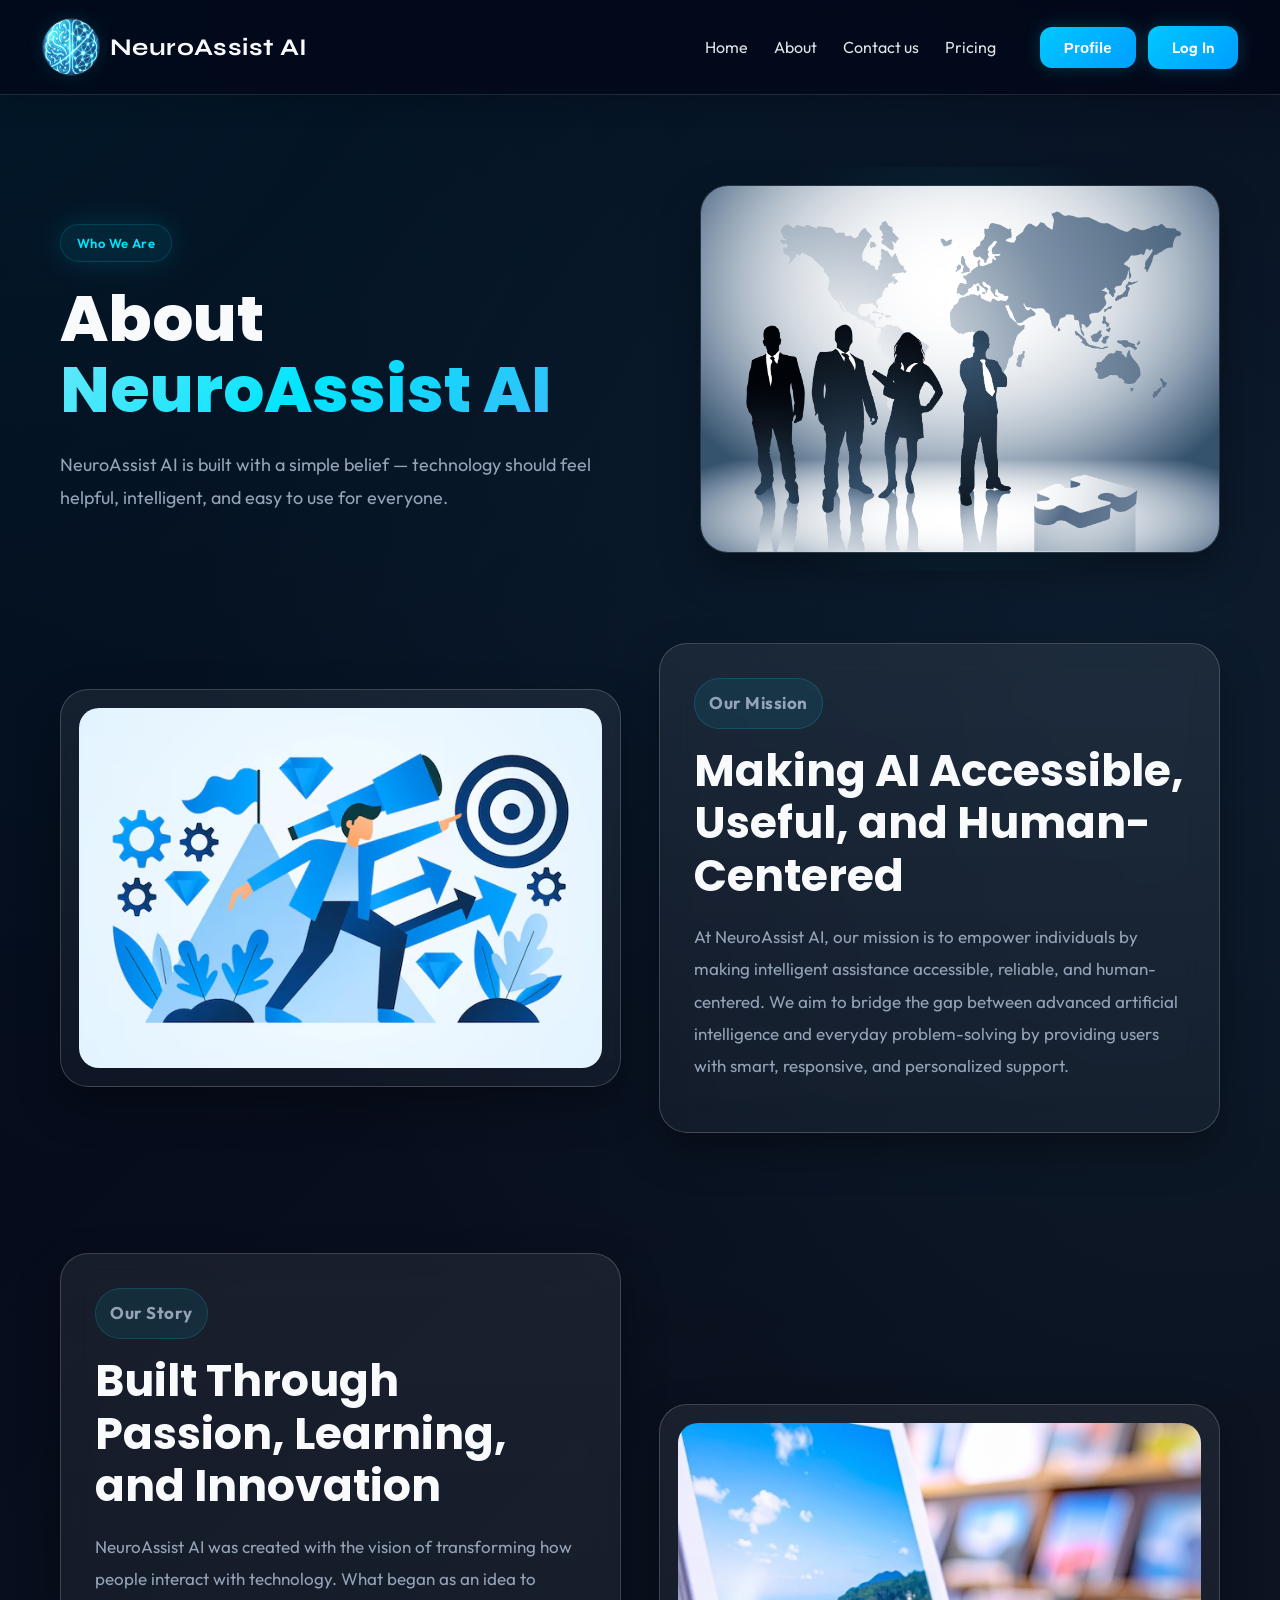
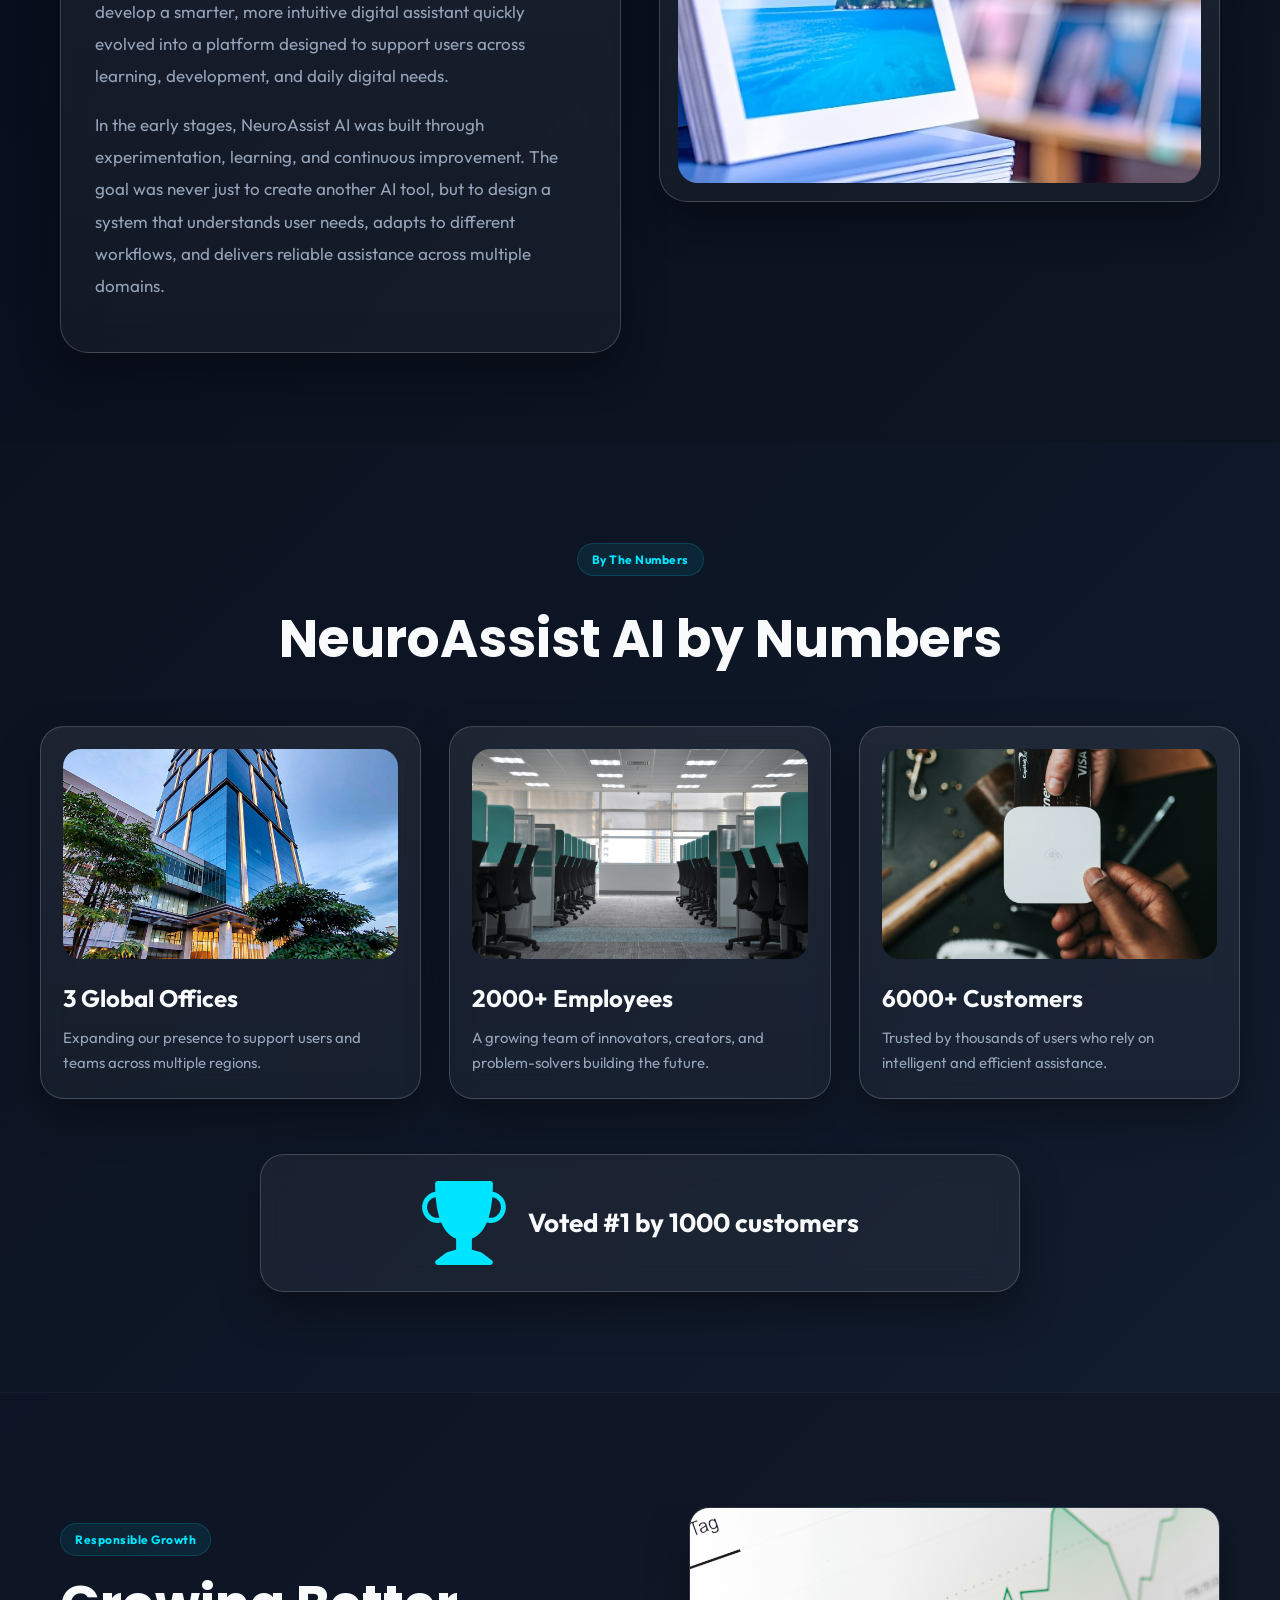
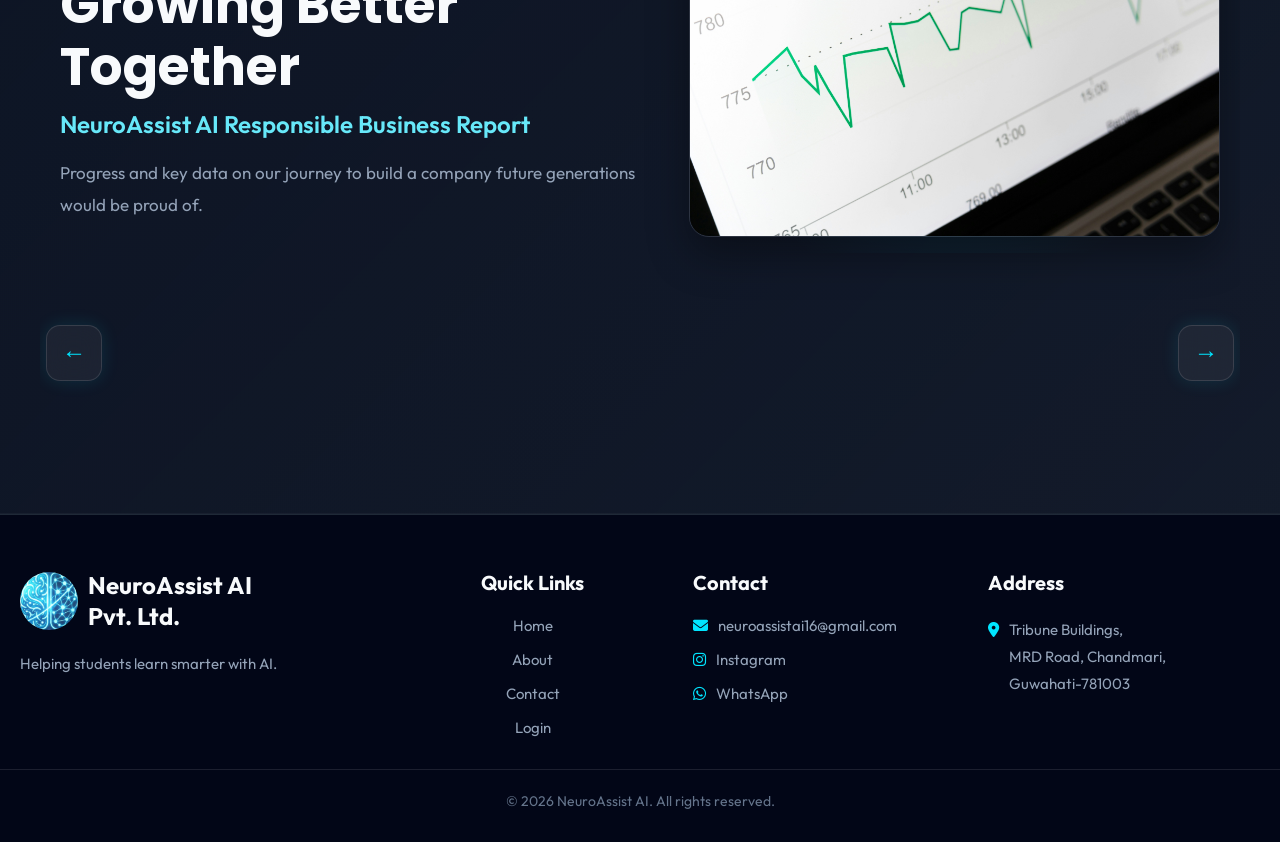
==== AboutUs.html @ 5f3fb358 "Deploy NeuroAssist AI" ====
<!DOCTYPE html>
<html lang="en">
<head>
  <meta charset="UTF-8" />
  <meta name="viewport" content="width=device-width, initial-scale=1.0" />
  <title>About Us - NeuroAssist AI</title>

  <link rel="preconnect" href="https://fonts.googleapis.com">
  <link rel="preconnect" href="https://fonts.gstatic.com" crossorigin>
  <link href="https://fonts.googleapis.com/css2?family=Inter:wght@400;500;600;700;800&family=Poppins:wght@500;600;700;800&display=swap" rel="stylesheet">

  <link rel="stylesheet" href="https://cdnjs.cloudflare.com/ajax/libs/font-awesome/6.5.1/css/all.min.css">
  <link rel="stylesheet" href="AboutUs.css" />
</head>
<body>

  <div class="container">
    <div class="logo-section">
      <a href="./Homepage.html" class="anchor">
      <img src="./Images/Homepage/Logo.png" class="logo" />
      <h2 class="head">NeuroAssist AI</h2>
      </a>
    </div>

    <nav class="nav">
      <a href="./Homepage.html" class="dragon">Home</a>
      <a href="./AboutUs.html" class="dragon">About</a>
      <a href="./ContactUs.html" class="dragon">Contact us</a>
      <a href="./Pricing.html" class="dragon">Pricing</a>

      <div class="btns">
        <button id="openProfile" class="btn login">Profile</button>
        <a href="./Login.html" class="btn login">Log In</a>
      </div>
    </nav>
  </div>

  <section class="about-hero">
    <div class="hero-content">
      <p class="hero-badge">Who We Are</p>
      <h1 class="hero-title">About <span>NeuroAssist AI</span></h1>
      <p class="hero-text">
        NeuroAssist AI is built with a simple belief — technology should feel helpful,
        intelligent, and easy to use for everyone.
      </p>
    </div>

    <div class="hero-image-wrap">
      <img src="./Images/About_us/About_us_main.png" class="hero-image" alt="About NeuroAssist AI">
    </div>
  </section>

  <section class="split-section mission-section">
    <div class="split-image-card">
      <img src="./Images/About_us/Our_mission.avif" class="split-image" alt="Our Mission">
    </div>

    <div class="split-text-card">
      <p class="section-tag">Our Mission</p>
      <h2>Making AI Accessible, Useful, and Human-Centered</h2>
      <p>
        At NeuroAssist AI, our mission is to empower individuals by making intelligent
        assistance accessible, reliable, and human-centered. We aim to bridge the gap
        between advanced artificial intelligence and everyday problem-solving by providing
        users with smart, responsive, and personalized support.
      </p>
    </div>
  </section>

  <section class="split-section story-section reverse">
    <div class="split-text-card">
      <p class="section-tag">Our Story</p>
      <h2>Built Through Passion, Learning, and Innovation</h2>
      <p>
        NeuroAssist AI was created with the vision of transforming how people interact
        with technology. What began as an idea to develop a smarter, more intuitive
        digital assistant quickly evolved into a platform designed to support users
        across learning, development, and daily digital needs.
      </p>
      <p>
        In the early stages, NeuroAssist AI was built through experimentation, learning,
        and continuous improvement. The goal was never just to create another AI tool,
        but to design a system that understands user needs, adapts to different
        workflows, and delivers reliable assistance across multiple domains.
      </p>
    </div>

    <div class="split-image-card">
      <img src="./Images/About_us/Our_story.jpg" class="split-image" alt="Our Story">
    </div>
  </section>

  <section class="numbers-section">
    <div class="section-heading">
      <p class="section-tag">By The Numbers</p>
      <h2>NeuroAssist AI by Numbers</h2>
    </div>

    <div class="numbers-grid">
      <div class="stat-card">
        <img src="./Images/About_us/Global_office.jpg" class="stat-image" alt="Global Offices">
        <h3>3 Global Offices</h3>
        <p>Expanding our presence to support users and teams across multiple regions.</p>
      </div>

      <div class="stat-card">
        <img src="./Images/About_us/employees.jpg" class="stat-image" alt="Employees">
        <h3>2000+ Employees</h3>
        <p>A growing team of innovators, creators, and problem-solvers building the future.</p>
      </div>

      <div class="stat-card">
        <img src="./Images/About_us/Customers.jpg" class="stat-image" alt="Customers">
        <h3>6000+ Customers</h3>
        <p>Trusted by thousands of users who rely on intelligent and efficient assistance.</p>
      </div>
    </div>

    <div class="award-card">
      <div class="award-icon">
        <svg xmlns="http://www.w3.org/2000/svg" width="84" height="84" fill="currentColor" viewBox="0 0 16 16">
          <path d="M2.5.5A.5.5 0 0 1 3 0h10a.5.5 0 0 1 .5.5q0 .807-.034 1.536a3 3 0 1 1-1.133 5.89c-.79 1.865-1.878 2.777-2.833 3.011v2.173l1.425.356c.194.048.377.135.537.255L13.3 15.1a.5.5 0 0 1-.3.9H3a.5.5 0 0 1-.3-.9l1.838-1.379c.16-.12.343-.207.537-.255L6.5 13.11v-2.173c-.955-.234-2.043-1.146-2.833-3.012a3 3 0 1 1-1.132-5.89A33 33 0 0 1 2.5.5m.099 2.54a2 2 0 0 0 .72 3.935c-.333-1.05-.588-2.346-.72-3.935m10.083 3.935a2 2 0 0 0 .72-3.935c-.133 1.59-.388 2.885-.72 3.935"/>
        </svg>
      </div>
      <h3>Voted #1 by 1000 customers</h3>
    </div>
  </section>

  <!-- FEATURE SLIDER SECTION -->
  <section class="feature-slider-section alt-bg">
    <div class="slider-wrapper">

      <div class="feature-slide panel-show" id="growth">
        <div class="feature-content">
          <p class="section-tag">Responsible Growth</p>
          <h2>Growing Better Together</h2>
          <h3>NeuroAssist AI Responsible Business Report</h3>
          <p>
            Progress and key data on our journey to build a company future generations
            would be proud of.
          </p>
        </div>

        <div class="feature-image-wrap">
          <img src="./Images/About_us/Responsible_growth.jpg" class="feature-image" alt="Responsible Growth">
        </div>
      </div>

      <div class="feature-slide panel-hidden" id="careers">
        <div class="feature-content">
          <p class="section-tag">Careers</p>
          <h2>Grow Better With Us</h2>
          <h3>Careers at NeuroAssist AI</h3>
          <p>
            If you’re looking to advance your career while making a real impact by helping
            organizations worldwide succeed, this is the perfect place for you. Team members
            have the flexibility to work from global office locations, operate fully remotely,
            or combine both options in a hybrid setup.
          </p>
        </div>

        <div class="feature-image-wrap">
          <img src="./Images/About_us/Careers.jpg" class="feature-image" alt="Careers">
        </div>
      </div>

      <div class="lux">
        <div class="luci">
          <button class="amen" onclick="showLeft()">←</button>
        </div>

        <div class="luci">
          <button class="amen" onclick="showRight()">→</button>
        </div>
      </div>

    </div>
  </section>

  <footer class="footer">
    <div class="footer-container">

      <div class="footer-col">
        <div class="footer-brand">
          <div class="footer-brand-top">
            <a href="./Homepage.html" class="anchor">
            <img src="./Images/Homepage/Logo.png" class="neuro" alt="NeuroAssist AI Logo">
            <h2 class="footer-logo">NeuroAssist AI <br> Pvt. Ltd.</h2>
            </a>
          </div>
          <p class="footer-text">Helping students learn smarter with AI.</p>
        </div>
      </div>

      <div class="footer-col">
        <div class="footer-group">
          <h2>Quick Links</h2>
          <a class="link" href="./Homepage.html">Home</a>
          <a class="link" href="./AboutUs.html">About</a>
          <a class="link" href="./ContactUs.html">Contact</a>
          <a class="link" href="./Login.html">Login</a>
        </div>
      </div>

      <div class="footer-col">
        <div class="footer-group">
          <h2>Contact</h2>

          <a class="connect" href="mailto:neuroassistai16@gmail.com">
            <i class="fa-solid fa-envelope"></i>
            neuroassistai16@gmail.com
          </a>

          <a class="connect" href="https://www.instagram.com/" target="_blank">
            <i class="fa-brands fa-instagram"></i>
            Instagram
          </a>

          <a class="connect" href="https://wa.me/91XXXXXXXXXX" target="_blank">
            <i class="fa-brands fa-whatsapp"></i>
            WhatsApp
          </a>
        </div>
      </div>

      <div class="footer-col">
        <div class="footer-group">
          <h2>Address</h2>
          <p class="footer-text address-text">
            <i class="fa-solid fa-location-dot"></i>
            Tribune Buildings,<br>
            MRD Road, Chandmari,<br>
            Guwahati-781003
          </p>
        </div>
      </div>

    </div>

    <div class="line"></div>
    <p class="footer-copy">© 2026 NeuroAssist AI. All rights reserved.</p>
  </footer>

    <div id="profileContainer" class="profile-hidden">

  <div class="big">
  

    <div class="profile">
      <img src="./Images/Homepage/Mehtaj.jpeg" class="pro"/>
      <h1 class="name">Mehtaj Alam</h1>
      <p class="username">@mehtajalam5</p>
      <p class="bio">Passionate web developer building something incredible.</p>
    </div>

    <div class="info">
      <p>email:mehtajalam5@gmail.com</p>
      <p>Location: india</p>
    </div>

    <button class="btn">Edit profile</button>

  </div>

</div>

<script>
const btn = document.getElementById("openProfile");
const profile = document.getElementById("profileContainer");

btn.addEventListener("click", () => {
  profile.classList.toggle("profile-show");
  profile.classList.toggle("profile-hidden");
});
</script>

  <script>
    const growth = document.getElementById("growth");
    const careers = document.getElementById("careers");

    function showLeft() {
      growth.classList.add("panel-show");
      growth.classList.remove("panel-hidden");

      careers.classList.add("panel-hidden");
      careers.classList.remove("panel-show");
    }

    function showRight() {
      careers.classList.add("panel-show");
      careers.classList.remove("panel-hidden");

      growth.classList.add("panel-hidden");
      growth.classList.remove("panel-show");
    }
  </script>

</body>
</html>
---- AboutUs.css ----
@import url('https://fonts.googleapis.com/css2?family=Syne:wght@700;800&family=Outfit:wght@300;400;500;600&display=swap');

:root {
    --bg-primary: #020617;
    --bg-secondary: #0b1220;
    --bg-tertiary: #111827;
    --surface: rgba(255, 255, 255, 0.06);
    --surface-strong: rgba(255, 255, 255, 0.08);
    --surface-border: rgba(255, 255, 255, 0.12);
    --text-primary: #f8fafc;
    --text-secondary: #cbd5e1;
    --text-muted: #94a3b8;
    --accent: #00e5ff;
    --accent-2: #38bdf8;
    --accent-strong: #67e8f9;
    --accent-glow: rgba(0, 229, 255, 0.22);
    --shadow-soft: 0 10px 30px rgba(0, 0, 0, 0.28);
    --shadow-glow: 0 0 30px rgba(0, 229, 255, 0.14);
    --shadow-lg: 0 18px 40px rgba(0, 0, 0, 0.35);
    --border: rgba(255, 255, 255, 0.12);
    --border-strong: rgba(255, 255, 255, 0.18);
    --radius-lg: 18px;
    --radius-xl: 24px;
    --radius-pill: 999px;
}

* {
    margin: 0;
    padding: 0;
    box-sizing: border-box;
}

html {
    scroll-behavior: smooth;
    background: var(--bg-primary);
}

body {
    min-height: 100vh;
    font-family: "Outfit", sans-serif;
    color: var(--text-primary);
    background:
        radial-gradient(circle at top left, rgba(0, 229, 255, 0.08), transparent 28%),
        radial-gradient(circle at 85% 15%, rgba(56, 189, 248, 0.08), transparent 25%),
        linear-gradient(135deg, #020617 0%, #0b1220 45%, #111827 100%);
    overscroll-behavior: none;
}



.container {
    position: sticky;
    top: 0;
    z-index: 1000;
    display: flex;
    align-items: center;
    justify-content: space-between;
    padding: 18px 42px;
    background: rgba(2, 6, 23, 0.72);
    backdrop-filter: blur(16px);
    -webkit-backdrop-filter: blur(16px);
    border-bottom: 1px solid var(--surface-border);
    box-shadow: 0 8px 24px rgba(0, 0, 0, 0.18);
}

.logo-section {
    display: flex;
    align-items: center;
    gap: 14px;
}

.logo {
    height: 58px;
    width: 58px;
    border-radius: 50%;
    border: 1px solid rgba(255, 255, 255, 0.15);
    box-shadow: 0 0 18px rgba(0, 229, 255, 0.12);
}

.head {
    font-family: "Syne", sans-serif;
    color: var(--text-primary);
    font-size: 24px;
    letter-spacing: 0.4px;
}

.nav {
    display: flex;
    align-items: center;
    gap: 26px;
}

.nav a {
    position: relative;
    text-decoration: none;
    color: rgba(248, 250, 252, 0.9);
    font-size: 16px;
    font-weight: 400;
    transition: 0.3s ease;
}

.nav a::after {
    content: "";
    position: absolute;
    left: 0;
    bottom: -7px;
    width: 0;
    height: 2px;
    border-radius: 10px;
    background: linear-gradient(90deg, transparent, var(--accent), transparent);
    transition: width 0.3s ease;
}

.nav a:hover {
    color: var(--accent);
}

.nav a:hover::after {
    width: 100%;
}

.nav .btn::after {
    display: none;
}

.nav a.btn:hover {
    color: white;
}

.nav a.btn {
    background: linear-gradient(135deg, #00c8ff, #009dff);
    color: white;
    font-weight: 600;
    font-size: 15px;
}

.btns {
    display: flex;
    align-items: center;
    gap: 12px;
    margin-left: 18px;
}

.btn {
    display: flex;
    align-items: center;
    justify-content: center;
    text-decoration: none;
    background: linear-gradient(135deg, #00c8ff, #009dff);
    color: white;
    padding: 12px 24px;
    border-radius: 12px;
    border: none;
    cursor: pointer;
    font-size: 15px;
    font-weight: 600;
    letter-spacing: 0.2px;
    box-shadow: 0 0 18px rgba(0, 229, 255, 0.2);
    transition: transform 0.3s ease, box-shadow 0.3s ease, opacity 0.3s ease;
}

.btn:hover,
.fbutton:hover {
    transform: translateY(-4px);
    box-shadow:
        0 0 10px rgba(0, 229, 255, 0.8),
        0 0 25px rgba(0, 229, 255, 0.7),
        0 0 50px rgba(0, 229, 255, 0.6),
        0 0 80px rgba(0, 229, 255, 0.4);
}

.login {
    margin-left: 0;
}

/* HERO */

.about-hero {
    max-width: 1200px;
    margin: 0 auto;
    padding: 90px 20px 60px;
    display: grid;
    grid-template-columns: 1.05fr 0.95fr;
    align-items: center;
    gap: 40px;
}

.hero-badge {
    display: inline-block;
    padding: 10px 16px;
    margin-bottom: 22px;
    border-radius: 999px;
    color: var(--accent);
    background: rgba(0, 229, 255, 0.08);
    border: 1px solid rgba(0, 229, 255, 0.16);
    font-size: 13px;
    font-weight: 600;
    letter-spacing: 0.4px;
    box-shadow: var(--shadow-glow);
}

.hero-title {
    font-size: clamp(38px, 6vw, 64px);
    color: var(--text-primary);
    font-family: "Poppins", sans-serif;
    font-weight: 800;
    line-height: 1.1;
}

.hero-title span {
    background: linear-gradient(135deg, #67e8f9, #00e5ff, #38bdf8);
    -webkit-background-clip: text;
    -webkit-text-fill-color: transparent;
}

.hero-text {
    color: var(--text-muted);
    font-size: 18px;
    line-height: 1.8;
    max-width: 620px;
    margin-top: 24px;
}

.hero-image-wrap {
    position: relative;
}

.hero-image-wrap::before {
    content: "";
    position: absolute;
    inset: -18px;
    background: radial-gradient(circle, rgba(0, 229, 255, 0.18), transparent 70%);
    z-index: 0;
    pointer-events: none;
}

.hero-image {
    position: relative;
    z-index: 1;
    width: 100%;
    max-width: 520px;
    display: block;
    margin-left: auto;
    border-radius: 28px;
    object-fit: cover;
    border: 1px solid var(--border);
    box-shadow: var(--shadow-lg);
}

/* SPLIT SECTIONS */

.split-section {
    max-width: 1200px;
    margin: 0 auto;
    padding: 30px 20px 90px;
    display: grid;
    grid-template-columns: 1fr 1fr;
    gap: 38px;
    align-items: center;
}

.reverse {
    grid-template-columns: 1fr 1fr;
}

.split-image-card,
.split-text-card {
    background: linear-gradient(180deg,
            rgba(255, 255, 255, 0.07),
            rgba(255, 255, 255, 0.04));
    border: 1px solid var(--border-strong);
    border-radius: 28px;
    backdrop-filter: blur(16px);
    -webkit-backdrop-filter: blur(16px);
    box-shadow: var(--shadow-lg);
}

.split-image-card {
    padding: 18px;
}

.split-image {
    width: 100%;
    height: 360px;
    object-fit: cover;
    border-radius: 20px;
    display: block;
}

.split-text-card {
    padding: 34px;
}

.section-tag {
    display: inline-block;
    margin-bottom: 18px;
    padding: 8px 14px;
    border-radius: 999px;
    font-size: 12px;
    font-weight: 700;
    letter-spacing: 0.5px;
    color: var(--accent);
    background: rgba(0, 229, 255, 0.08);
    border: 1px solid rgba(0, 229, 255, 0.16);
}

.split-text-card h2 {
    font-size: clamp(30px, 4vw, 44px);
    line-height: 1.2;
    margin-bottom: 18px;
    color: var(--text-primary);
    font-family: "Poppins", sans-serif;
}

.split-text-card p {
    color: var(--text-muted);
    font-size: 17px;
    line-height: 1.9;
    margin-bottom: 16px;
}

/* NUMBERS */

.numbers-section {
    padding: 100px 20px;
    background: linear-gradient(135deg, #0b1220, #111c2d);
}

.section-heading {
    text-align: center;
    max-width: 800px;
    margin: 0 auto 55px;
}

.section-heading h2 {
    font-size: clamp(34px, 5vw, 52px);
    font-family: "Poppins", sans-serif;
    line-height: 1.2;
    margin-top: 14px;
}

.numbers-grid {
    max-width: 1200px;
    margin: 0 auto;
    display: grid;
    grid-template-columns: repeat(3, 1fr);
    gap: 28px;
}

.stat-card {
    background: linear-gradient(180deg,
            rgba(255, 255, 255, 0.07),
            rgba(255, 255, 255, 0.04));
    border: 1px solid var(--border-strong);
    border-radius: 24px;
    padding: 22px;
    backdrop-filter: blur(14px);
    -webkit-backdrop-filter: blur(14px);
    box-shadow: var(--shadow-lg);
    transition: transform 0.3s ease, box-shadow 0.3s ease;
}

.stat-card:hover {
    transform: translateY(-8px);
    box-shadow:
        0 24px 50px rgba(0, 0, 0, 0.45),
        0 0 24px rgba(0, 229, 255, 0.08);
}

.stat-image {
    width: 100%;
    height: 210px;
    object-fit: cover;
    border-radius: 18px;
    margin-bottom: 20px;
}

.stat-card h3 {
    font-size: 24px;
    margin-bottom: 12px;
    color: var(--text-primary);
}

.stat-card p {
    font-size: 15px;
    line-height: 1.7;
    color: var(--text-muted);
}

.award-card {
    max-width: 760px;
    margin: 55px auto 0;
    padding: 26px 28px;
    border-radius: 24px;
    border: 1px solid var(--border-strong);
    background: rgba(255, 255, 255, 0.05);
    backdrop-filter: blur(14px);
    -webkit-backdrop-filter: blur(14px);
    display: flex;
    align-items: center;
    justify-content: center;
    gap: 22px;
    box-shadow: var(--shadow-lg);
}

.award-icon {
    color: var(--accent);
    display: flex;
    align-items: center;
}

.award-card h3 {
    font-size: 26px;
    color: var(--text-primary);
}



.feature-slider-section {
    width: 100%;
    padding: 110px 0;
    background: linear-gradient(135deg, rgba(15, 23, 42, 0.4), rgba(30, 41, 59, 0.18));
    border-top: 1px solid rgba(255, 255, 255, 0.04);
    border-bottom: 1px solid rgba(255, 255, 255, 0.04);
}

.slider-wrapper {
    max-width: 1200px;
    margin: 0 auto;
    padding: 0 20px;
    position: relative;
    min-height: 500px;
    overflow: hidden;
}

.feature-slide {
    width: 100%;
    display: grid;
    grid-template-columns: 1.05fr 0.95fr;
    gap: 42px;
    align-items: center;
    transition: all 0.5s ease;
}

.feature-content {
    padding: 20px 0;
}

.feature-content h2 {
    font-size: clamp(34px, 5vw, 52px);
    font-family: "Poppins", sans-serif;
    line-height: 1.2;
    margin-bottom: 10px;
    color: var(--text-primary);
}

.feature-content h3 {
    font-size: 24px;
    color: var(--accent-strong);
    margin-bottom: 18px;
    font-weight: 600;
}

.feature-content p:last-child {
    font-size: 17px;
    color: var(--text-muted);
    line-height: 1.9;
    max-width: 620px;
}

.feature-image-wrap {
    position: relative;
    width: 100%;
    padding: 0;
    background: transparent;
    border: none;
    border-radius: 0;
    backdrop-filter: none;
    -webkit-backdrop-filter: none;
    box-shadow: none;
}

.feature-image-wrap::before {
    content: "";
    position: absolute;
    inset: -16px;
    background: radial-gradient(circle, rgba(0, 229, 255, 0.14), transparent 70%);
    pointer-events: none;
    z-index: 0;
}

.feature-image {
    position: relative;
    z-index: 1;
    width: 100%;
    max-width: 100%;
    height: 330px;
    border-radius: 20px;
    object-fit: cover;
    display: block;
    border: 1px solid var(--border);
    box-shadow: var(--shadow-lg);
}

.lux {
    position: absolute;
    top: 90%;
    left: 0;
    width: 100%;
    transform: translateY(-50%);
    display: flex;
    justify-content: space-between;
    align-items: center;
    pointer-events: none;
    padding: 0 6px;
    z-index: 10;
}

.luci {
    display: flex;
}

.amen {
    width: 56px;
    height: 56px;
    border-radius: 14px;
    background: rgba(255, 255, 255, 0.06);
    backdrop-filter: blur(12px);
    -webkit-backdrop-filter: blur(12px);
    border: 1px solid rgba(255, 255, 255, 0.12);
    color: #00e5ff;
    font-size: 24px;
    font-weight: bold;
    cursor: pointer;
    transition: all 0.3s ease;
    display: flex;
    align-items: center;
    justify-content: center;
    pointer-events: all;
    box-shadow: 0 0 18px rgba(0, 229, 255, 0.12);
}

.amen:hover {
    transform: translateY(-5px);
    box-shadow: 0 0 18px rgba(0, 229, 255, 0.6);
    background: rgba(0, 229, 255, 0.08);
}

.amen:active {
    transform: scale(0.95);
}

.panel-show {
    position: relative;
    opacity: 1;
    transform: translateX(0);
    pointer-events: all;
}

.panel-hidden {
    position: absolute;
    inset: 0;
    opacity: 0;
    transform: translateX(60px);
    pointer-events: none;
}

/* FOOTER */

.footer {
    padding: 55px 20px 32px;
    background: #020617;
    border-top: 1px solid #1f2937;
}

.footer-container {
    max-width: 1250px;
    margin: 0 auto;
    display: grid;
    grid-template-columns: 1.3fr 1fr 1fr 1fr;
    gap: 24px;
    align-items: start;
}

.footer-col {
    min-width: 0;
}

.footer-group {
    display: flex;
    flex-direction: column;
    gap: 15px;
}

.footer-group h2 {
    color: var(--text-primary);
    font-size: 20px;
    margin-bottom: 6px;
}

.footer-brand {
    display: flex;
    flex-direction: column;
    gap: 18px;
}

.footer-brand-top {
    display: flex;
    align-items: center;
    gap: 14px;
}

.neuro {
    width: 58px;
    height: 58px;
    object-fit: cover;
    border-radius: 50%;
}

.footer-logo {
    font-size: 24px;
    color: var(--text-primary);
    line-height: 1.3;
}

.footer-text {
    color: var(--text-muted);
    line-height: 1.8;
    font-size: 15px;
}

.link,
.connect {
    text-decoration: none;
    color: var(--text-muted);
    font-size: 15px;
    transition: 0.3s ease;
}

.link:hover,
.connect:hover {
    color: white;
    transform: translateX(5px);
}

.connect {
    display: inline-flex;
    align-items: center;
    gap: 10px;
}

.connect i,
.address-text i {
    color: var(--accent);
}

.address-text {
    display: flex;
    align-items: flex-start;
    gap: 10px;
    max-width: 260px;
    line-height: 1.8;
}

.address-text i {
    margin-top: 6px;
    flex-shrink: 0;
}

.line {
    width: 100vw;
    margin-left: calc(-50vw + 50%);
    margin-top: 32px;
    border-bottom: 1px solid rgba(255, 255, 255, 0.10);
}

.footer-copy {
    text-align: center;
    margin-top: 22px;
    font-size: 14px;
    color: #64748b;
}

.footer-container .footer-col:nth-child(2) {
    display: flex;
    justify-content: center;
}

.footer-container .footer-col:nth-child(2) .footer-group {
    align-items: center;
    text-align: center;
}

#profileContainer {
    position: fixed;
    top: 92px;
    right: 20px;
    width: 320px;
    background: rgba(2, 6, 23, 0.88);
    backdrop-filter: blur(16px);
    border: 1px solid rgba(255, 255, 255, 0.1);
    border-radius: 18px;
    padding: 20px;
    transition: 0.3s ease;
    box-shadow: 0 18px 40px rgba(0, 0, 0, 0.28);
    z-index: 1200;
}

.profile-hidden {
    transform: translateX(120%);
    opacity: 0;
    pointer-events: none;
}

.profile-show {
    transform: translateX(0);
    opacity: 1;
    pointer-events: auto;
}

.big {
    color: var(--text-primary);
    display: flex;
    flex-direction: column;
    align-items: center;
    gap: 24px;
    width: 100%;
    margin: 0 auto;
    padding: 16px;
}

.pro {
    width: 90px;
    height: 90px;
    object-fit: cover;
    border-radius: 50%;
    border: 2px solid var(--accent-2);
    box-shadow: 0 0 18px rgba(0, 229, 255, 0.15);
}

.profile {
    display: flex;
    flex-direction: column;
    align-items: center;
    gap: 12px;
}

.name {
    font-size: 22px;
}

.username {
    font-size: 14px;
    color: var(--text-muted);
}

.bio {
    font-size: 14px;
    text-align: center;
    color: var(--text-secondary);
    line-height: 1.6;
}

.info {
    width: 100%;
    display: flex;
    flex-direction: column;
    align-items: center;
    gap: 10px;
}

.info p {
    font-size: 13px;
    color: var(--text-muted);
    text-align: center;
}

.anchor {
    text-decoration: none;
    color: inherit;
    display: flex;
    align-items: center;
    gap: 10px;
}

/* RESPONSIVE */

@media (max-width: 1080px) {
    .container {
        padding: 18px 20px;
        gap: 18px;
        flex-wrap: wrap;
    }

    .nav {
        width: 100%;
        justify-content: center;
        flex-wrap: wrap;
        gap: 18px;
    }

    .about-hero,
    .split-section,
    .feature-slide {
        grid-template-columns: 1fr;
    }

    .hero-image {
        margin: 0 auto;
    }

    .feature-image {
        margin: 0 auto;
        max-width: 100%;
        height: 280px;
    }

    .numbers-grid {
        grid-template-columns: repeat(2, 1fr);
    }

    .footer-container {
        grid-template-columns: repeat(2, 1fr);
    }

    .slider-wrapper {
        min-height: 760px;
    }
}

@media (max-width: 768px) {
    .about-hero {
        padding: 70px 20px 50px;
    }

    .hero-text,
    .split-text-card p,
    .feature-content p:last-child {
        font-size: 15px;
    }

    .split-image {
        height: 280px;
    }

    .split-text-card,
    .split-image-card {
        border-radius: 22px;
    }

    .numbers-section,
    .feature-slider-section {
        padding: 80px 20px;
    }

    .numbers-grid {
        grid-template-columns: 1fr;
    }

    .award-card {
        flex-direction: column;
        text-align: center;
    }

    .award-card h3 {
        font-size: 22px;
    }

    .footer-container {
        grid-template-columns: 1fr;
    }

    .footer-brand-top {
        align-items: center;
    }

    .feature-image {
        height: 240px;
    }

    .slider-wrapper {
        min-height: 700px;
    }

    .amen {
        width: 50px;
        height: 50px;
        font-size: 20px;
    }
}

@media (max-width: 480px) {
    .logo {
        width: 48px;
        height: 48px;
    }

    .head {
        font-size: 18px;
    }

    .nav a {
        font-size: 14px;
    }

    .hero-title,
    .split-text-card h2,
    .feature-content h2,
    .section-heading h2 {
        line-height: 1.15;
    }

    .split-text-card {
        padding: 24px;
    }

    .split-image {
        height: 220px;
    }

    .stat-card h3 {
        font-size: 21px;
    }

    .feature-content h3 {
        font-size: 20px;
    }

    .footer-logo {
        font-size: 20px;
    }

    .feature-image {
        height: 220px;
        border-radius: 18px;
    }

    .slider-wrapper {
        min-height: 660px;
    }

    .amen {
        width: 44px;
        height: 44px;
        font-size: 18px;
        border-radius: 12px;
    }
}
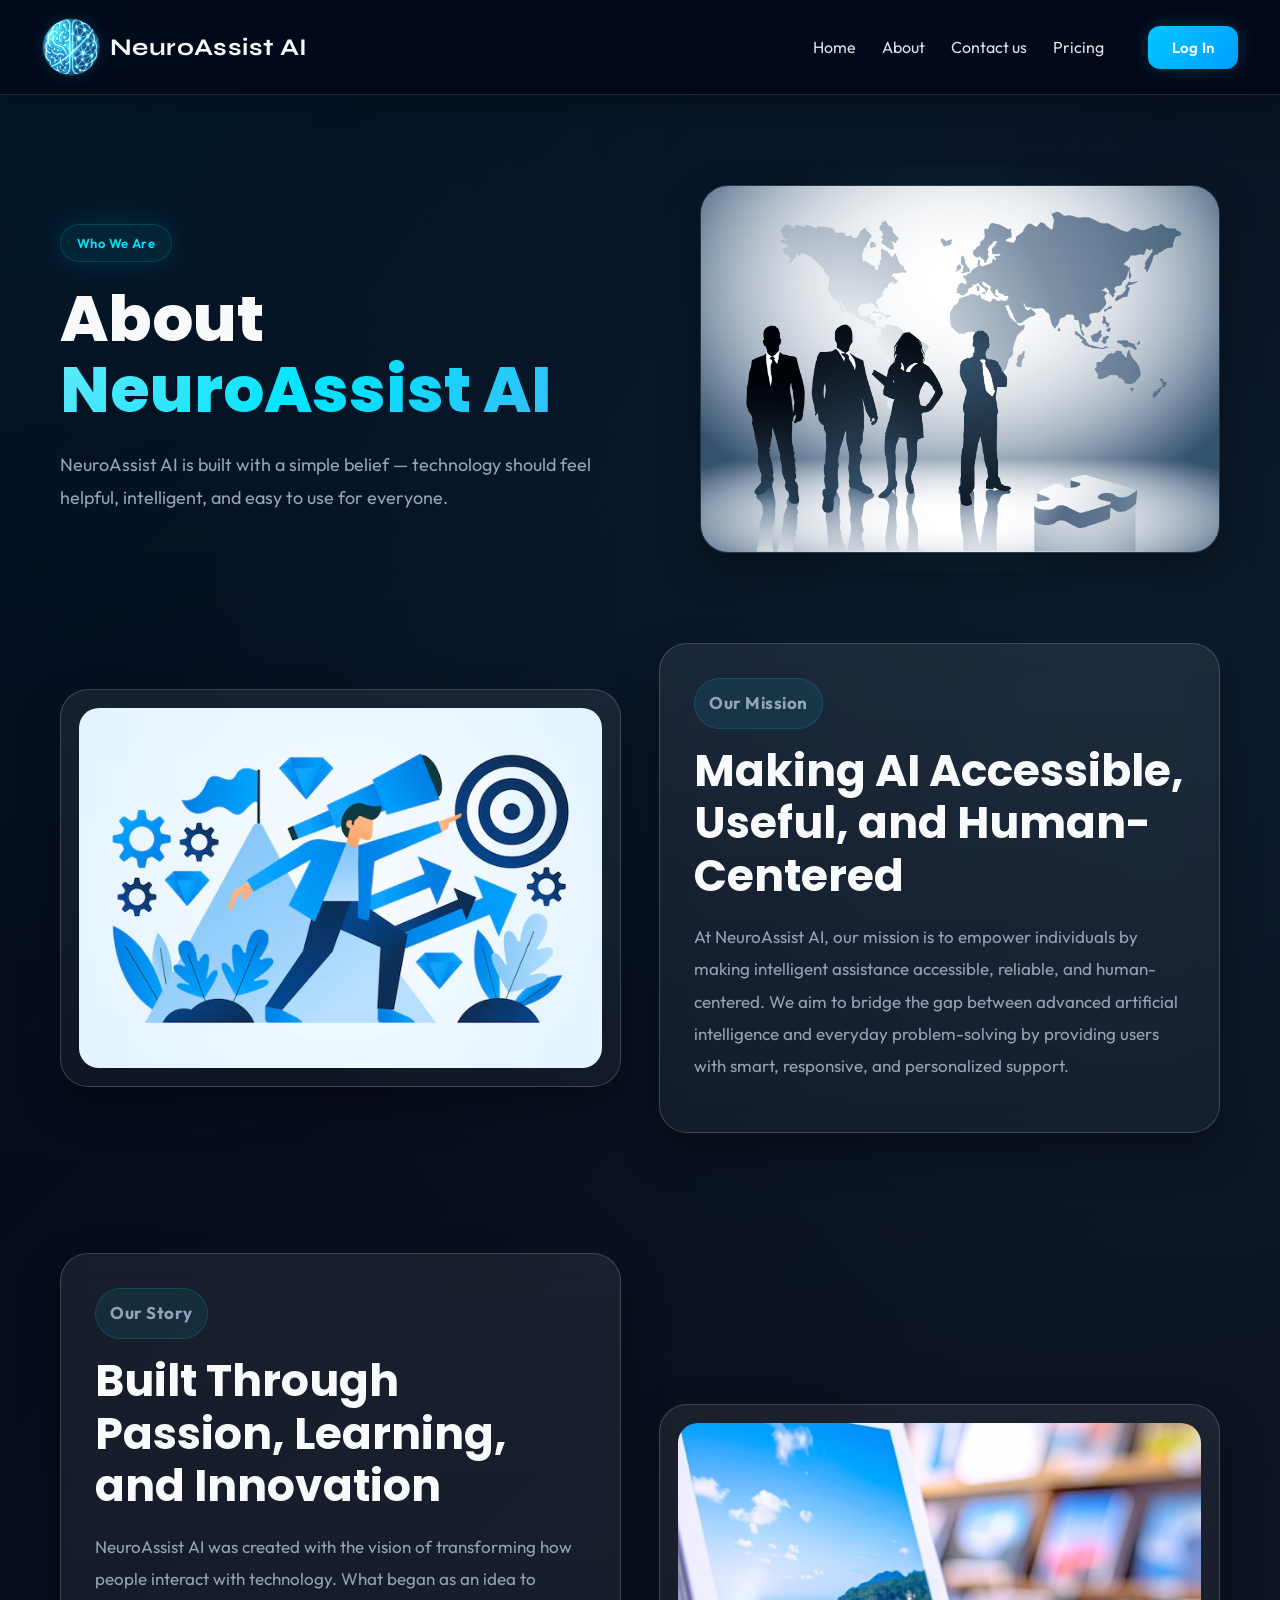
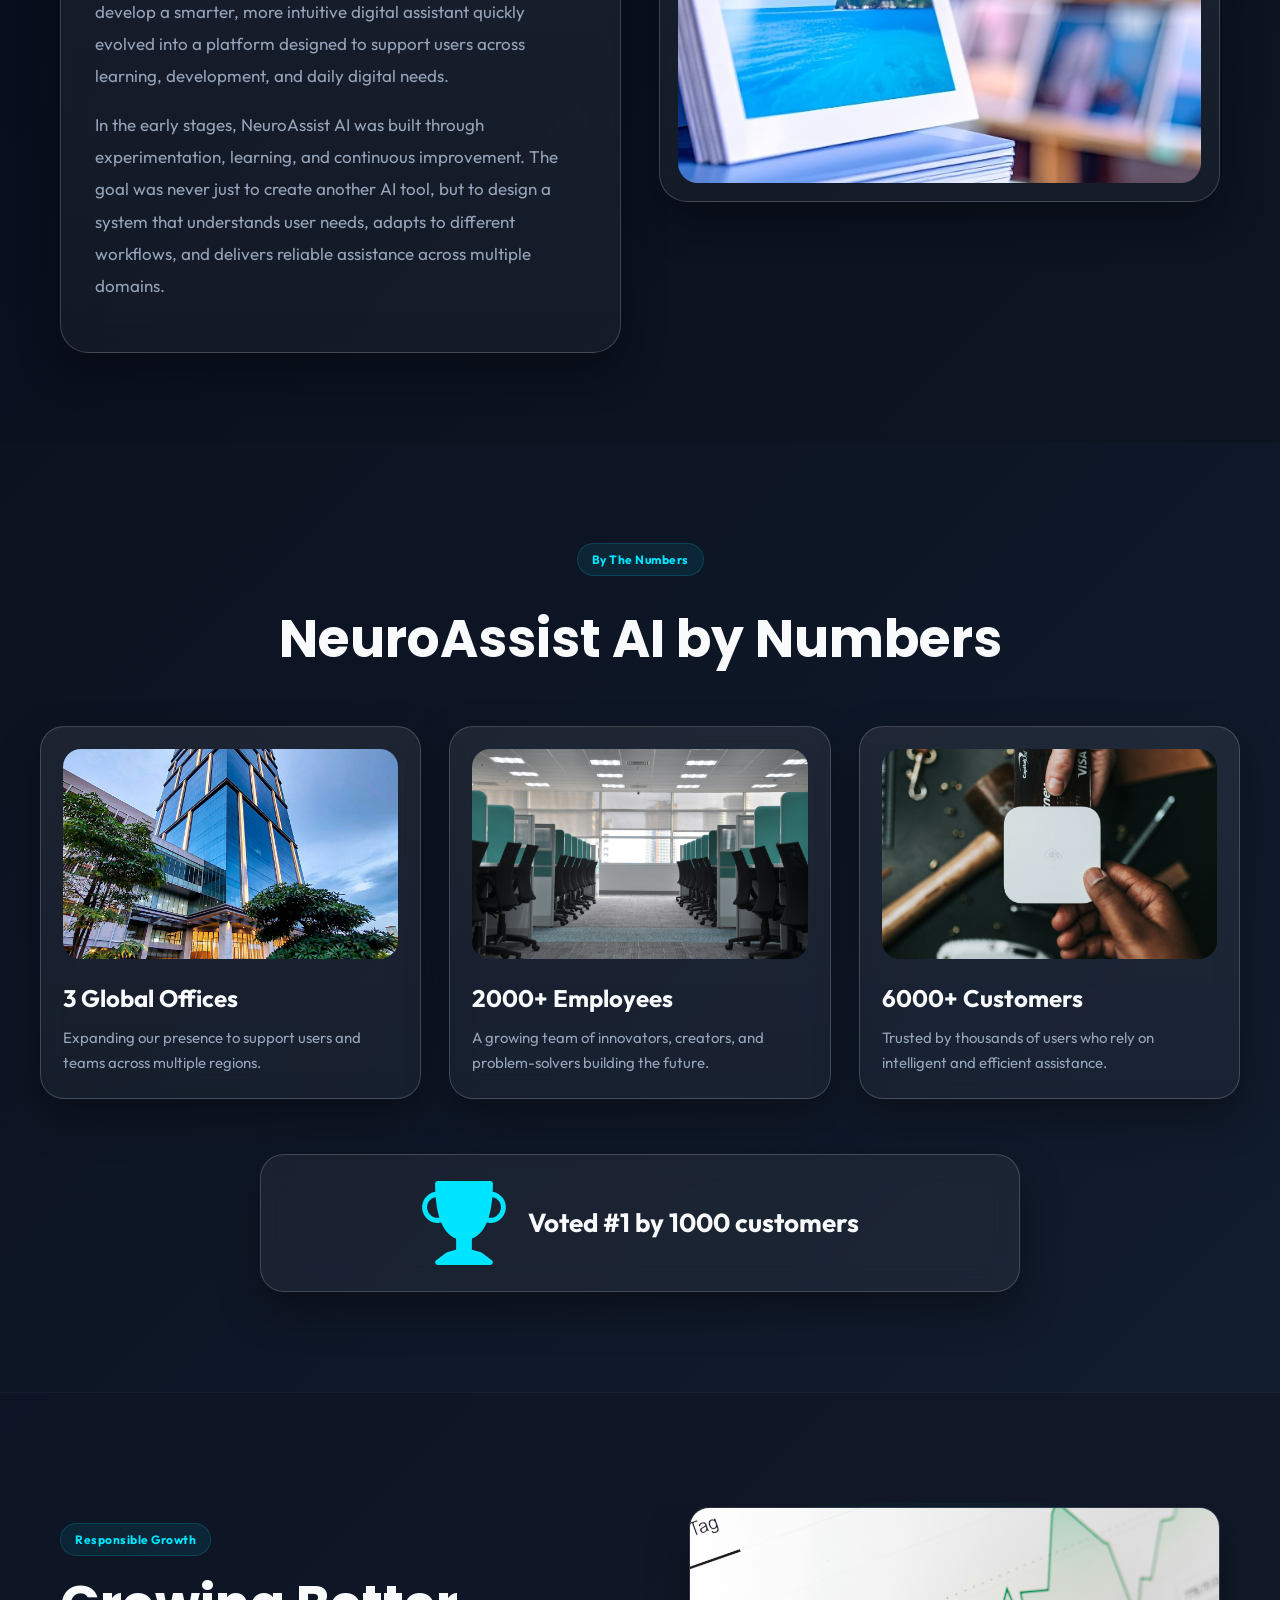
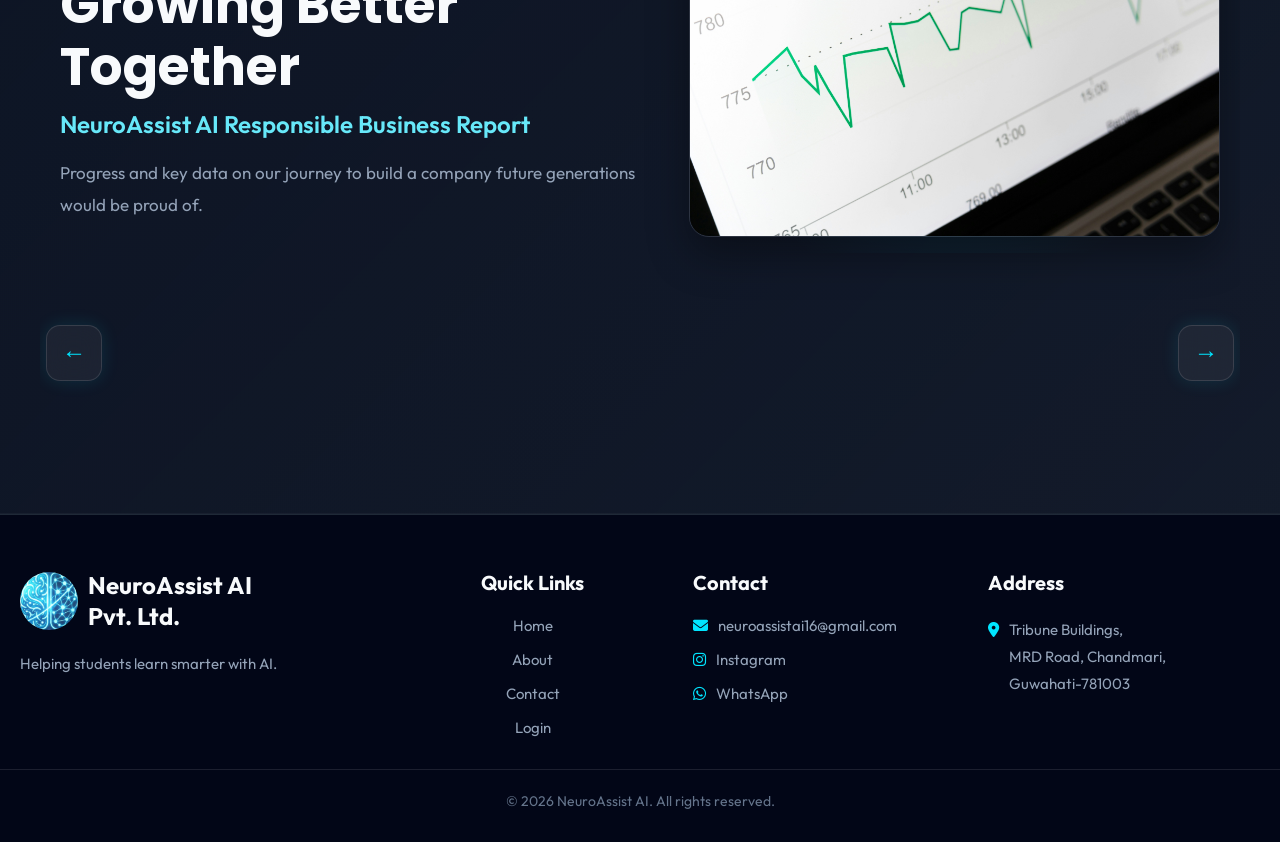
==== commit b1babdb2: "Add" ====
--- a/AboutUs.html
+++ b/AboutUs.html
@@ -16,20 +16,20 @@
 
   <div class="container">
     <div class="logo-section">
-      <a href="./Homepage.html" class="anchor">
+      <a href="./index.html" class="anchor">
       <img src="./Images/Homepage/Logo.png" class="logo" />
       <h2 class="head">NeuroAssist AI</h2>
       </a>
     </div>
 
     <nav class="nav">
-      <a href="./Homepage.html" class="dragon">Home</a>
+      <a href="./index.html" class="dragon">Home</a>
       <a href="./AboutUs.html" class="dragon">About</a>
       <a href="./ContactUs.html" class="dragon">Contact us</a>
       <a href="./Pricing.html" class="dragon">Pricing</a>
 
       <div class="btns">
-        <button id="openProfile" class="btn login">Profile</button>
+        
         <a href="./Login.html" class="btn login">Log In</a>
       </div>
     </nav>
